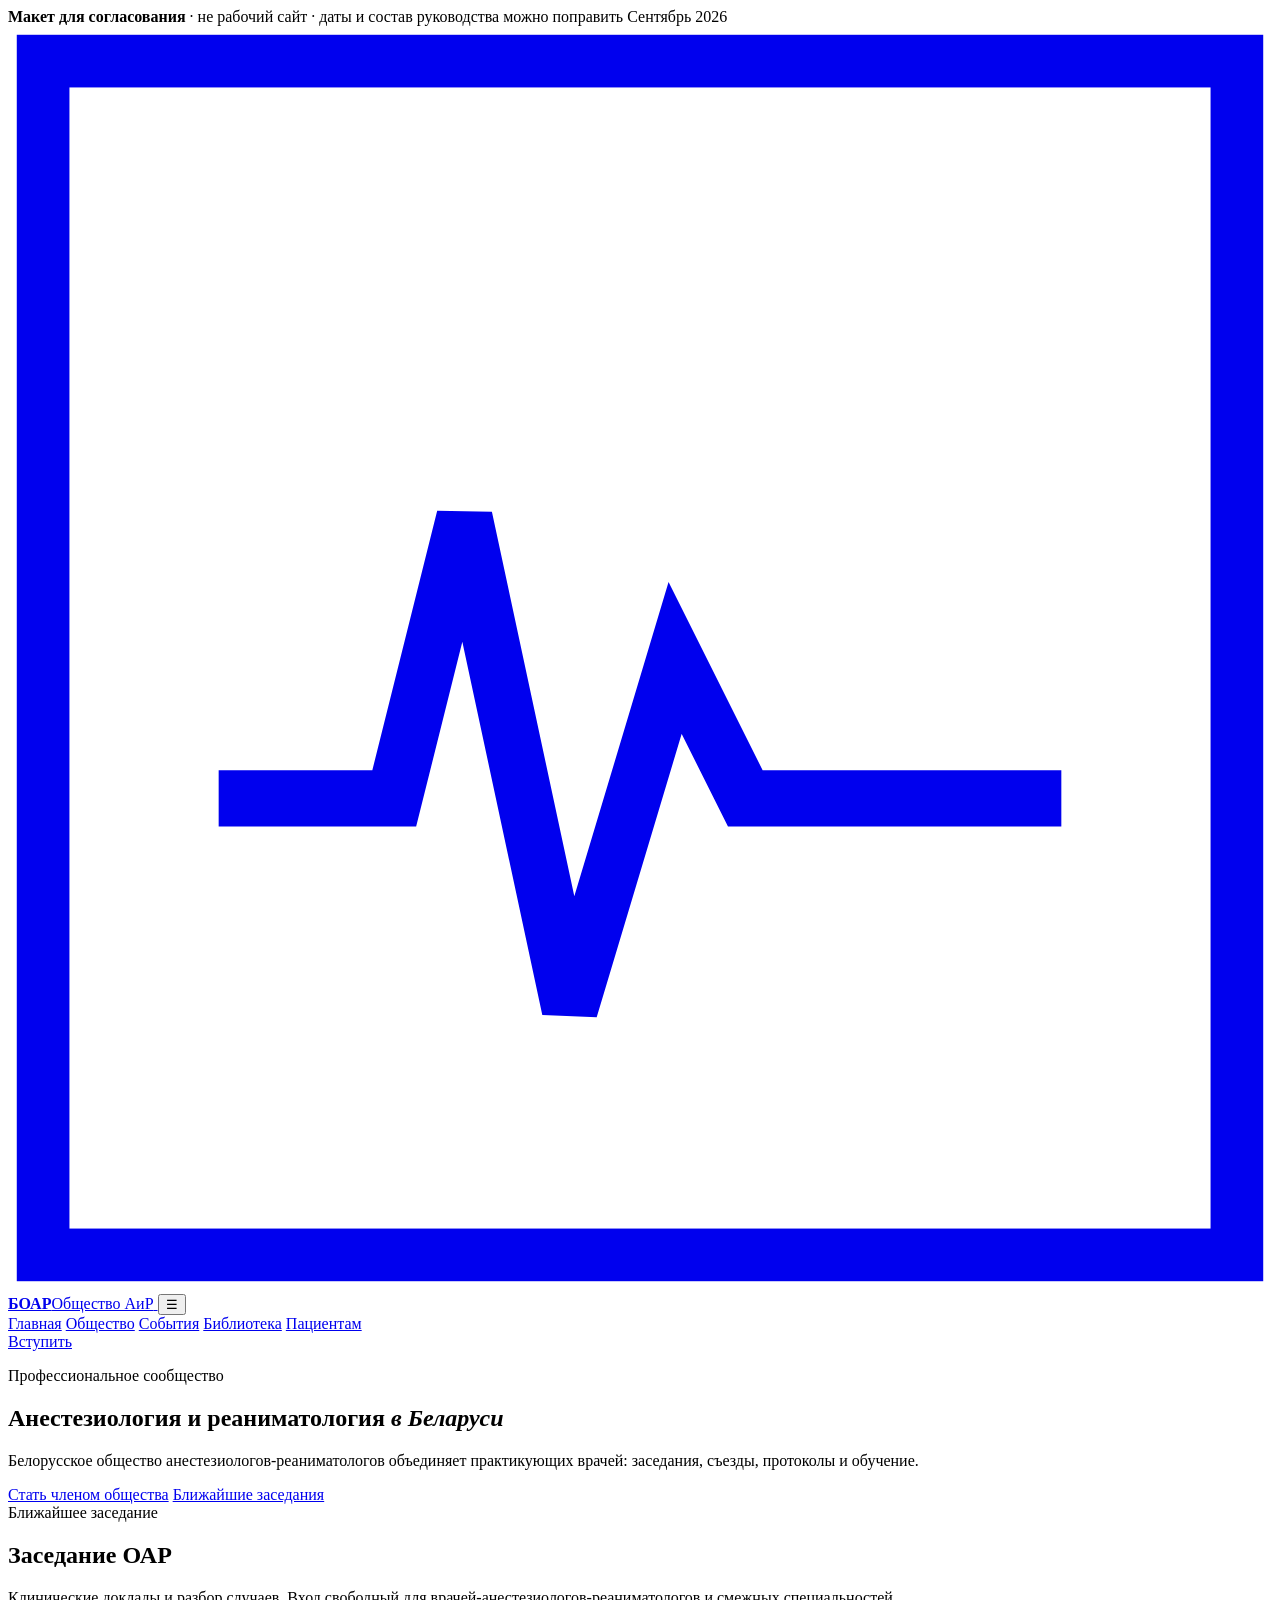
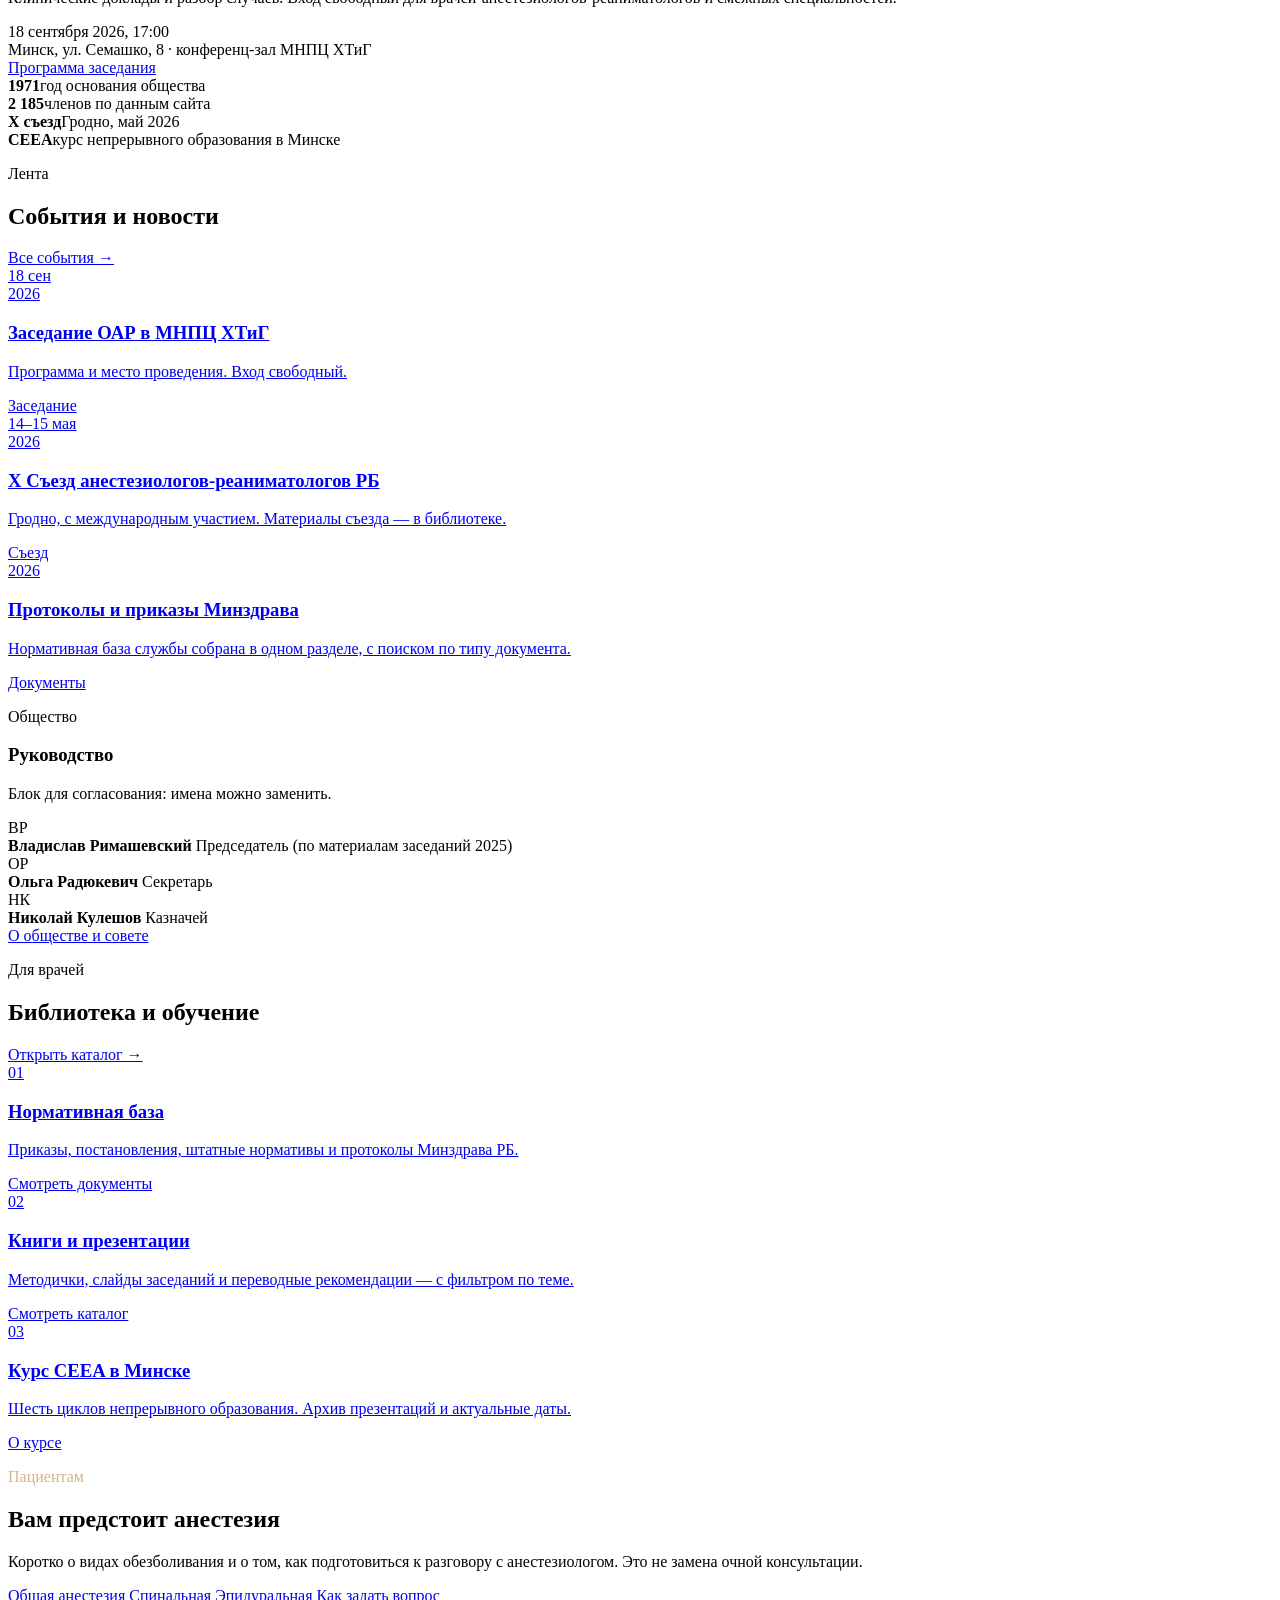
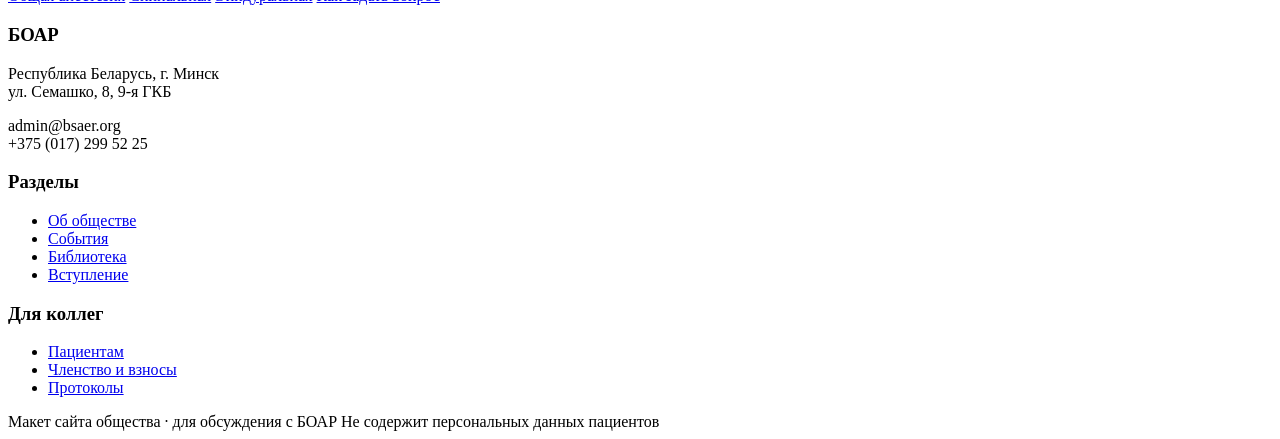
==== index.html @ a4c4ca64 "Add files via upload" ====
<!DOCTYPE html>
<html lang="ru">
<head>
  <meta charset="UTF-8" />
  <meta name="viewport" content="width=device-width, initial-scale=1" />
  <title>БОАР — Белорусское общество анестезиологов-реаниматологов</title>
  <link rel="preconnect" href="https://fonts.googleapis.com" />
  <link rel="preconnect" href="https://fonts.gstatic.com" crossorigin />
  <link href="https://fonts.googleapis.com/css2?family=Literata:ital,opsz,wght@0,7..72,500;0,7..72,600;0,7..72,700;1,7..72,500&family=Manrope:wght@400;500;600;700&display=swap" rel="stylesheet" />
  <link rel="stylesheet" href="css/styles.css" />
</head>
<body>
  <div class="proto">
    <div class="wrap">
      <span><strong>Макет для согласования</strong> · не рабочий сайт · даты и состав руководства можно поправить</span>
      <span>Сентябрь 2026</span>
    </div>
  </div>

  <header class="site-header">
    <div class="wrap header-inner">
      <a class="logo" href="index.html">
        <svg class="logo-mark" viewBox="0 0 36 36" aria-hidden="true">
          <rect x="1" y="1" width="34" height="34" fill="none" stroke="currentColor" stroke-width="1.5"/>
          <path d="M6 22h5l2-8 3 14 3-10 2 4h9" fill="none" stroke="currentColor" stroke-width="1.6"/>
        </svg>
        <span class="logo-text"><b>БОАР</b><span>Общество АиР</span></span>
      </a>
      <button class="menu-toggle" type="button" data-menu aria-expanded="false" aria-label="Меню">☰</button>
      <nav class="primary" aria-label="Основное меню">
        <a href="index.html" aria-current="page">Главная</a>
        <a href="about.html">Общество</a>
        <a href="events.html">События</a>
        <a href="library.html">Библиотека</a>
        <a href="patients.html">Пациентам</a>
      </nav>
      <a class="btn header-cta" href="join.html">Вступить</a>
    </div>
  </header>

  <main>
    <section class="hero">
      <div class="wrap hero-grid">
        <div>
          <p class="eyebrow">Профессиональное сообщество</p>
          <h1>Анестезиология и реаниматология <em>в Беларуси</em></h1>
          <p class="lead">Белорусское общество анестезиологов-реаниматологов объединяет практикующих врачей: заседания, съезды, протоколы и обучение.</p>
          <div class="hero-actions">
            <a class="btn btn-lg" href="join.html">Стать членом общества</a>
            <a class="btn btn-ghost btn-lg" href="events.html">Ближайшие заседания</a>
          </div>
        </div>
        <article class="event-card">
          <div class="kicker">Ближайшее заседание</div>
          <h2>Заседание ОАР</h2>
          <p>Клинические доклады и разбор случаев. Вход свободный для врачей-анестезиологов-реаниматологов и смежных специальностей.</p>
          <div class="event-meta">
            <div>18 сентября 2026, 17:00</div>
            <div>Минск, ул. Семашко, 8 · конференц-зал МНПЦ ХТиГ</div>
          </div>
          <a class="btn" href="events.html">Программа заседания</a>
        </article>
      </div>
    </section>

    <div class="wrap stats">
      <div class="stat"><b>1971</b><span>год основания общества</span></div>
      <div class="stat"><b>2 185</b><span>членов по данным сайта</span></div>
      <div class="stat"><b>X съезд</b><span>Гродно, май 2026</span></div>
      <div class="stat"><b>CEEA</b><span>курс непрерывного образования в Минске</span></div>
    </div>

    <section class="section">
      <div class="wrap split">
        <div>
          <div class="section-head">
            <div>
              <p class="eyebrow">Лента</p>
              <h2>События и новости</h2>
            </div>
            <a href="events.html">Все события →</a>
          </div>

          <a class="news-item" href="events.html">
            <div class="news-date">18 сен<br>2026</div>
            <div>
              <h3>Заседание ОАР в МНПЦ ХТиГ</h3>
              <p>Программа и место проведения. Вход свободный.</p>
            </div>
            <span class="tag">Заседание</span>
          </a>
          <a class="news-item" href="events.html">
            <div class="news-date">14–15 мая<br>2026</div>
            <div>
              <h3>X Съезд анестезиологов-реаниматологов РБ</h3>
              <p>Гродно, с международным участием. Материалы съезда — в библиотеке.</p>
            </div>
            <span class="tag">Съезд</span>
          </a>
          <a class="news-item" href="library.html">
            <div class="news-date">2026</div>
            <div>
              <h3>Протоколы и приказы Минздрава</h3>
              <p>Нормативная база службы собрана в одном разделе, с поиском по типу документа.</p>
            </div>
            <span class="tag">Документы</span>
          </a>
        </div>

        <aside class="side-panel">
          <p class="eyebrow">Общество</p>
          <h3>Руководство</h3>
          <p class="small muted">Блок для согласования: имена можно заменить.</p>
          <div class="person">
            <div class="avatar">ВР</div>
            <div>
              <b>Владислав Римашевский</b>
              <span>Председатель (по материалам заседаний 2025)</span>
            </div>
          </div>
          <div class="person">
            <div class="avatar">ОР</div>
            <div>
              <b>Ольга Радюкевич</b>
              <span>Секретарь</span>
            </div>
          </div>
          <div class="person">
            <div class="avatar">НК</div>
            <div>
              <b>Николай Кулешов</b>
              <span>Казначей</span>
            </div>
          </div>
          <a class="btn btn-ghost" href="about.html" style="margin-top:16px;width:100%">О обществе и совете</a>
        </aside>
      </div>
    </section>

    <section class="section" style="padding-top:0">
      <div class="wrap">
        <div class="section-head">
          <div>
            <p class="eyebrow">Для врачей</p>
            <h2>Библиотека и обучение</h2>
          </div>
          <a href="library.html">Открыть каталог →</a>
        </div>
        <div class="tiles">
          <a class="tile" href="library.html">
            <div class="num">01</div>
            <h3>Нормативная база</h3>
            <p>Приказы, постановления, штатные нормативы и протоколы Минздрава РБ.</p>
            <span class="small">Смотреть документы</span>
          </a>
          <a class="tile" href="library.html">
            <div class="num">02</div>
            <h3>Книги и презентации</h3>
            <p>Методички, слайды заседаний и переводные рекомендации — с фильтром по теме.</p>
            <span class="small">Смотреть каталог</span>
          </a>
          <a class="tile" href="library.html">
            <div class="num">03</div>
            <h3>Курс CEEA в Минске</h3>
            <p>Шесть циклов непрерывного образования. Архив презентаций и актуальные даты.</p>
            <span class="small">О курсе</span>
          </a>
        </div>
      </div>
    </section>

    <section class="patient-band">
      <div class="wrap">
        <p class="eyebrow" style="color:#d4b48a">Пациентам</p>
        <h2>Вам предстоит анестезия</h2>
        <p class="lead">Коротко о видах обезболивания и о том, как подготовиться к разговору с анестезиологом. Это не замена очной консультации.</p>
        <div class="faq-links">
          <a href="patients.html">Общая анестезия</a>
          <a href="patients.html">Спинальная</a>
          <a href="patients.html">Эпидуральная</a>
          <a href="patients.html">Как задать вопрос</a>
        </div>
      </div>
    </section>
  </main>

  <footer class="site-footer">
    <div class="wrap">
      <div class="footer-grid">
        <div>
          <h3>БОАР</h3>
          <p>Республика Беларусь, г. Минск<br>ул. Семашко, 8, 9-я ГКБ</p>
          <p>admin@bsaer.org<br>+375 (017) 299 52 25</p>
        </div>
        <div>
          <h3>Разделы</h3>
          <ul>
            <li><a href="about.html">Об обществе</a></li>
            <li><a href="events.html">События</a></li>
            <li><a href="library.html">Библиотека</a></li>
            <li><a href="join.html">Вступление</a></li>
          </ul>
        </div>
        <div>
          <h3>Для коллег</h3>
          <ul>
            <li><a href="patients.html">Пациентам</a></li>
            <li><a href="join.html">Членство и взносы</a></li>
            <li><a href="library.html">Протоколы</a></li>
          </ul>
        </div>
      </div>
      <div class="copyright">
        <span>Макет сайта общества · для обсуждения с БОАР</span>
        <span>Не содержит персональных данных пациентов</span>
      </div>
    </div>
  </footer>
  <script src="js/main.js"></script>
</body>
</html>
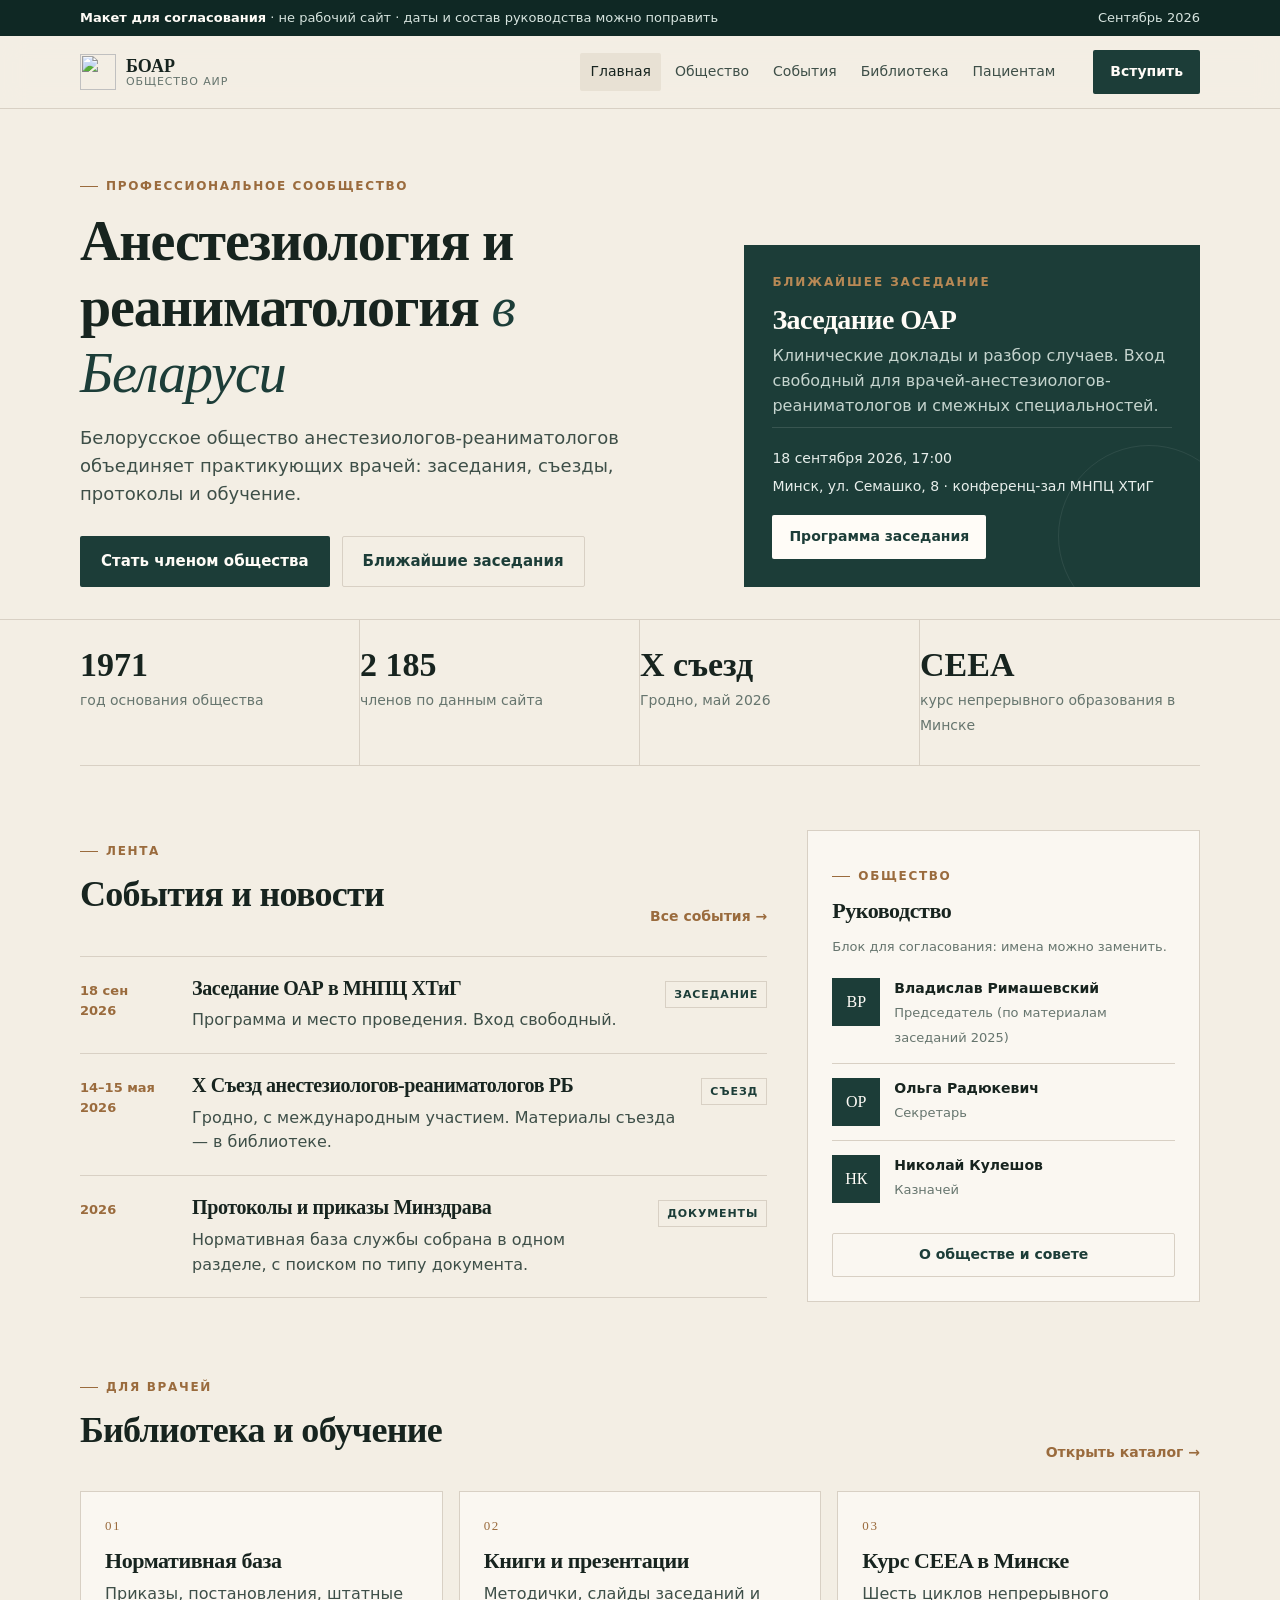
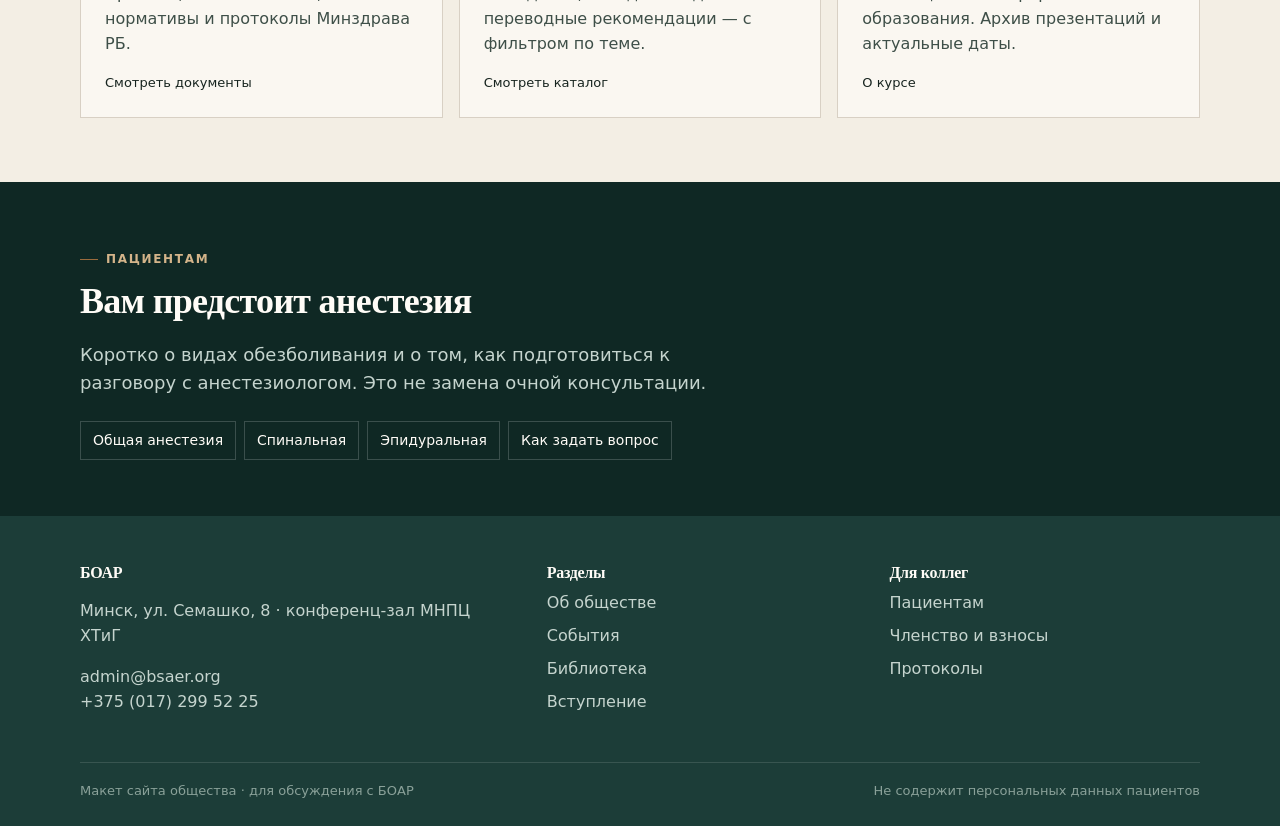
==== commit 2bf38217: "Add files via upload" ====
--- a/index.html
+++ b/index.html
@@ -19,11 +19,8 @@
 
   <header class="site-header">
     <div class="wrap header-inner">
-      <a class="logo" href="index.html">
-        <svg class="logo-mark" viewBox="0 0 36 36" aria-hidden="true">
-          <rect x="1" y="1" width="34" height="34" fill="none" stroke="currentColor" stroke-width="1.5"/>
-          <path d="M6 22h5l2-8 3 14 3-10 2 4h9" fill="none" stroke="currentColor" stroke-width="1.6"/>
-        </svg>
+      <a class="logo" href="index.html" aria-label="БОАР — на главную">
+        <img class="logo-mark" src="img/logo.png?v=2" width="48" height="48" alt="" />
         <span class="logo-text"><b>БОАР</b><span>Общество АиР</span></span>
       </a>
       <button class="menu-toggle" type="button" data-menu aria-expanded="false" aria-label="Меню">☰</button>
@@ -189,7 +186,7 @@
       <div class="footer-grid">
         <div>
           <h3>БОАР</h3>
-          <p>Республика Беларусь, г. Минск<br>ул. Семашко, 8, 9-я ГКБ</p>
+          <p>Минск, ул. Семашко, 8 · конференц-зал МНПЦ ХТиГ</p>
           <p>admin@bsaer.org<br>+375 (017) 299 52 25</p>
         </div>
         <div>
--- a/css/styles.css
+++ b/css/styles.css
@@ -0,0 +1,606 @@
+:root {
+  --ink: #17241f;
+  --ink-soft: #3e4f48;
+  --muted: #66756e;
+  --line: #d8d0c4;
+  --paper: #f3eee4;
+  --paper-2: #e8e1d4;
+  --sheet: #faf7f1;
+  --pine: #1c3d38;
+  --pine-2: #254c46;
+  --pine-3: #0f2824;
+  --copper: #9a6b3d;
+  --copper-2: #b88955;
+  --white: #fffcf7;
+  --danger: #8a3a2a;
+  --ok: #2b5c45;
+  --shadow: 0 1px 0 rgba(23, 36, 31, 0.04);
+  --header-h: 72px;
+  --max: 1120px;
+}
+
+* { box-sizing: border-box; }
+html { scroll-behavior: smooth; }
+body {
+  margin: 0;
+  color: var(--ink);
+  background: var(--paper);
+  font-family: "Manrope", system-ui, sans-serif;
+  font-size: 16px;
+  line-height: 1.55;
+  -webkit-font-smoothing: antialiased;
+}
+
+img { max-width: 100%; display: block; }
+a { color: inherit; text-decoration: none; }
+button, input, select, textarea { font: inherit; color: inherit; }
+
+.wrap {
+  width: min(var(--max), calc(100% - 40px));
+  margin-inline: auto;
+}
+
+.eyebrow {
+  display: inline-flex;
+  align-items: center;
+  gap: 8px;
+  font-size: 12px;
+  font-weight: 600;
+  letter-spacing: 0.14em;
+  text-transform: uppercase;
+  color: var(--copper);
+}
+
+.eyebrow::before {
+  content: "";
+  width: 18px;
+  height: 1px;
+  background: var(--copper);
+}
+
+h1, h2, h3, .serif {
+  font-family: "Literata", "Iwan Reschniev", Georgia, serif;
+  font-optical-sizing: auto;
+  font-weight: 600;
+  letter-spacing: -0.02em;
+  line-height: 1.18;
+}
+
+h1 { font-size: clamp(36px, 5vw, 56px); margin: 0 0 16px; }
+h2 { font-size: clamp(28px, 3vw, 36px); margin: 0 0 12px; }
+h3 { font-size: 22px; margin: 0 0 8px; }
+
+.lead {
+  font-size: 18px;
+  color: var(--ink-soft);
+  max-width: 42rem;
+}
+
+.muted { color: var(--muted); }
+.small { font-size: 13px; }
+
+/* Prototype bar */
+.proto {
+  background: var(--pine-3);
+  color: #d7e4df;
+  font-size: 13px;
+}
+.proto .wrap {
+  display: flex;
+  justify-content: space-between;
+  gap: 16px;
+  align-items: center;
+  padding: 8px 0;
+}
+.proto strong { color: var(--white); font-weight: 600; }
+
+/* Header */
+.site-header {
+  position: sticky;
+  top: 0;
+  z-index: 20;
+  background: rgba(243, 238, 228, 0.92);
+  backdrop-filter: blur(12px);
+  border-bottom: 1px solid var(--line);
+}
+.header-inner {
+  display: flex;
+  align-items: center;
+  gap: 28px;
+  height: var(--header-h);
+}
+.logo {
+  display: flex;
+  align-items: center;
+  gap: 10px;
+  flex: none;
+}
+.logo-mark {
+  width: 36px;
+  height: 36px;
+  color: var(--pine);
+}
+.logo-text {
+  display: flex;
+  flex-direction: column;
+  line-height: 1.05;
+}
+.logo-text b {
+  font-family: "Literata", Georgia, serif;
+  font-size: 18px;
+  font-weight: 700;
+}
+.logo-text span {
+  font-size: 11px;
+  letter-spacing: 0.08em;
+  text-transform: uppercase;
+  color: var(--muted);
+}
+
+nav.primary {
+  display: flex;
+  gap: 4px;
+  margin-left: auto;
+}
+nav.primary a {
+  padding: 8px 10px;
+  font-size: 14px;
+  font-weight: 500;
+  color: var(--ink-soft);
+  border-radius: 2px;
+}
+nav.primary a:hover,
+nav.primary a[aria-current="page"] {
+  color: var(--ink);
+  background: var(--paper-2);
+}
+
+.btn {
+  display: inline-flex;
+  align-items: center;
+  justify-content: center;
+  gap: 8px;
+  padding: 10px 16px;
+  border: 1px solid transparent;
+  border-radius: 2px;
+  font-size: 14px;
+  font-weight: 600;
+  cursor: pointer;
+  background: var(--pine);
+  color: var(--white);
+}
+.btn:hover { background: var(--pine-2); }
+.btn-ghost {
+  background: transparent;
+  color: var(--pine);
+  border-color: var(--line);
+}
+.btn-ghost:hover { background: var(--paper-2); }
+.btn-copper {
+  background: var(--copper);
+  color: var(--white);
+}
+.btn-copper:hover { background: #865c32; }
+.btn-lg { padding: 13px 20px; font-size: 15px; }
+
+.menu-toggle {
+  display: none;
+  margin-left: auto;
+  width: 42px;
+  height: 42px;
+  border: 1px solid var(--line);
+  background: transparent;
+  border-radius: 2px;
+}
+
+/* Hero */
+.hero {
+  padding: 56px 0 32px;
+  border-bottom: 1px solid var(--line);
+}
+.hero-grid {
+  display: grid;
+  grid-template-columns: 1.15fr 0.85fr;
+  gap: 48px;
+  align-items: end;
+}
+.hero h1 em {
+  font-style: italic;
+  font-weight: 500;
+  color: var(--pine);
+}
+.hero-actions { display: flex; gap: 12px; flex-wrap: wrap; margin-top: 28px; }
+
+.event-card {
+  background: var(--pine);
+  color: #e7eeeb;
+  padding: 28px;
+  min-height: 280px;
+  display: flex;
+  flex-direction: column;
+  position: relative;
+  overflow: hidden;
+}
+.event-card::after {
+  content: "";
+  position: absolute;
+  right: -40px;
+  bottom: -40px;
+  width: 180px;
+  height: 180px;
+  border: 1px solid rgba(255,255,255,0.08);
+  border-radius: 50%;
+}
+.event-card .kicker {
+  font-size: 12px;
+  letter-spacing: 0.16em;
+  text-transform: uppercase;
+  color: var(--copper-2);
+  font-weight: 600;
+}
+.event-card h2 {
+  color: var(--white);
+  font-size: 28px;
+  margin: 12px 0 8px;
+}
+.event-card p { margin: 0 0 8px; color: #c5d4ce; }
+.event-meta {
+  margin-top: auto;
+  padding-top: 20px;
+  display: grid;
+  gap: 6px;
+  font-size: 14px;
+  border-top: 1px solid rgba(255,255,255,0.12);
+}
+.event-card .btn { margin-top: 18px; align-self: start; background: var(--white); color: var(--pine); }
+
+/* Stats */
+.stats {
+  display: grid;
+  grid-template-columns: repeat(4, 1fr);
+  border-bottom: 1px solid var(--line);
+}
+.stat {
+  padding: 28px 8px 28px 0;
+  border-right: 1px solid var(--line);
+}
+.stat:last-child { border-right: 0; padding-right: 0; }
+.stat b {
+  display: block;
+  font-family: "Literata", Georgia, serif;
+  font-size: 34px;
+  font-weight: 600;
+  line-height: 1;
+  margin-bottom: 6px;
+}
+.stat span { color: var(--muted); font-size: 14px; }
+
+/* Sections */
+.section { padding: 64px 0; }
+.section-head {
+  display: flex;
+  justify-content: space-between;
+  align-items: end;
+  gap: 24px;
+  margin-bottom: 28px;
+}
+.section-head a { color: var(--copper); font-weight: 600; font-size: 14px; }
+
+.split {
+  display: grid;
+  grid-template-columns: 1.4fr 0.8fr;
+  gap: 40px;
+}
+
+/* News list */
+.news-item {
+  display: grid;
+  grid-template-columns: 92px 1fr auto;
+  gap: 20px;
+  align-items: start;
+  padding: 20px 0;
+  border-top: 1px solid var(--line);
+}
+.news-item:last-child { border-bottom: 1px solid var(--line); }
+.news-date {
+  font-variant-numeric: tabular-nums;
+  color: var(--copper);
+  font-weight: 600;
+  font-size: 13px;
+  padding-top: 4px;
+}
+.news-item h3 { font-size: 20px; }
+.news-item p { margin: 4px 0 0; color: var(--ink-soft); }
+.tag {
+  display: inline-block;
+  font-size: 11px;
+  font-weight: 600;
+  letter-spacing: 0.08em;
+  text-transform: uppercase;
+  color: var(--pine);
+  border: 1px solid var(--line);
+  padding: 4px 8px;
+  margin-top: 4px;
+}
+
+/* Side panel */
+.side-panel {
+  background: var(--sheet);
+  border: 1px solid var(--line);
+  padding: 24px;
+}
+.person {
+  display: flex;
+  gap: 14px;
+  padding: 14px 0;
+  border-top: 1px solid var(--line);
+}
+.person:first-of-type { border-top: 0; padding-top: 8px; }
+.avatar {
+  width: 48px;
+  height: 48px;
+  flex: none;
+  background: var(--pine);
+  color: var(--white);
+  display: grid;
+  place-items: center;
+  font-family: "Literata", Georgia, serif;
+  font-size: 16px;
+}
+.person b { display: block; font-size: 14px; }
+.person span { font-size: 13px; color: var(--muted); }
+
+/* Resource tiles */
+.tiles {
+  display: grid;
+  grid-template-columns: repeat(3, 1fr);
+  gap: 16px;
+}
+.tile {
+  background: var(--sheet);
+  border: 1px solid var(--line);
+  padding: 24px;
+  min-height: 180px;
+  display: flex;
+  flex-direction: column;
+}
+.tile:hover { border-color: var(--pine); }
+.tile h3 { margin-top: 12px; }
+.tile p { color: var(--ink-soft); margin: 0 0 16px; flex: 1; }
+.tile .num {
+  font-family: "Literata", Georgia, serif;
+  color: var(--copper);
+  font-size: 13px;
+  letter-spacing: 0.12em;
+}
+
+/* Patient band */
+.patient-band {
+  background: var(--pine-3);
+  color: #dbe7e2;
+  padding: 56px 0;
+}
+.patient-band h2 { color: var(--white); }
+.patient-band .lead { color: #c5d4ce; }
+.faq-links {
+  display: flex;
+  flex-wrap: wrap;
+  gap: 8px;
+  margin-top: 24px;
+}
+.faq-links a {
+  border: 1px solid rgba(255,255,255,0.18);
+  padding: 8px 12px;
+  font-size: 14px;
+  color: var(--white);
+}
+.faq-links a:hover { background: rgba(255,255,255,0.06); }
+
+/* Footer */
+.site-footer {
+  background: var(--pine);
+  color: #c5d4ce;
+  padding: 48px 0 24px;
+}
+.footer-grid {
+  display: grid;
+  grid-template-columns: 1.4fr 1fr 1fr;
+  gap: 32px;
+  padding-bottom: 32px;
+  border-bottom: 1px solid rgba(255,255,255,0.12);
+}
+.site-footer h3 { color: var(--white); font-size: 16px; }
+.site-footer a { color: #c5d4ce; }
+.site-footer a:hover { color: var(--white); }
+.site-footer ul { list-style: none; margin: 0; padding: 0; }
+.site-footer li { margin: 8px 0; }
+.copyright {
+  display: flex;
+  justify-content: space-between;
+  gap: 16px;
+  padding-top: 18px;
+  font-size: 13px;
+  color: #8aa199;
+}
+
+/* Inner pages */
+.page-hero {
+  padding: 48px 0 32px;
+  border-bottom: 1px solid var(--line);
+}
+.crumbs {
+  font-size: 13px;
+  color: var(--muted);
+  margin-bottom: 16px;
+}
+.crumbs a:hover { color: var(--ink); }
+
+.filters {
+  display: flex;
+  flex-wrap: wrap;
+  gap: 8px;
+  margin: 8px 0 28px;
+}
+.filter {
+  border: 1px solid var(--line);
+  background: transparent;
+  padding: 8px 12px;
+  font-size: 13px;
+  font-weight: 600;
+  cursor: pointer;
+  color: var(--ink-soft);
+}
+.filter.is-on,
+.filter:hover {
+  background: var(--pine);
+  color: var(--white);
+  border-color: var(--pine);
+}
+
+.doc-row {
+  display: grid;
+  grid-template-columns: 1fr 140px 90px 110px;
+  gap: 16px;
+  align-items: center;
+  padding: 16px 0;
+  border-top: 1px solid var(--line);
+}
+.doc-row[hidden] { display: none; }
+.doc-row strong { display: block; }
+.doc-row span { font-size: 13px; color: var(--muted); }
+
+.form {
+  background: var(--sheet);
+  border: 1px solid var(--line);
+  padding: 28px;
+  display: grid;
+  gap: 14px;
+}
+label { display: grid; gap: 6px; font-size: 14px; font-weight: 600; }
+input, select, textarea {
+  background: var(--white);
+  border: 1px solid var(--line);
+  padding: 10px 12px;
+  border-radius: 2px;
+}
+textarea { min-height: 110px; resize: vertical; }
+.form-row { display: grid; grid-template-columns: 1fr 1fr; gap: 14px; }
+.note {
+  font-size: 13px;
+  color: var(--muted);
+  font-weight: 400;
+}
+.check {
+  display: flex;
+  gap: 10px;
+  align-items: start;
+  font-weight: 400;
+  font-size: 14px;
+  color: var(--ink-soft);
+}
+.check input { margin-top: 3px; }
+
+.steps {
+  display: grid;
+  gap: 18px;
+}
+.step {
+  display: grid;
+  grid-template-columns: 40px 1fr;
+  gap: 14px;
+}
+.step i {
+  width: 40px;
+  height: 40px;
+  display: grid;
+  place-items: center;
+  border: 1px solid var(--line);
+  font-family: "Literata", Georgia, serif;
+  font-style: normal;
+}
+
+.accordion details {
+  border-top: 1px solid var(--line);
+}
+.accordion details:last-child { border-bottom: 1px solid var(--line); }
+.accordion summary {
+  cursor: pointer;
+  padding: 16px 0;
+  font-weight: 600;
+  list-style: none;
+}
+.accordion summary::-webkit-details-marker { display: none; }
+.accordion details p {
+  margin: 0 0 16px;
+  color: var(--ink-soft);
+}
+
+.warn {
+  border-left: 3px solid var(--copper);
+  padding: 12px 16px;
+  background: var(--paper-2);
+  font-size: 14px;
+  color: var(--ink-soft);
+}
+
+.two {
+  display: grid;
+  grid-template-columns: 1fr 1fr;
+  gap: 40px;
+  align-items: start;
+}
+
+.calendar {
+  display: grid;
+  gap: 16px;
+}
+.cal-item {
+  display: grid;
+  grid-template-columns: 88px 1fr;
+  gap: 20px;
+  background: var(--sheet);
+  border: 1px solid var(--line);
+  padding: 18px 20px;
+}
+.cal-day {
+  text-align: center;
+  border-right: 1px solid var(--line);
+  padding-right: 16px;
+}
+.cal-day b {
+  display: block;
+  font-family: "Literata", Georgia, serif;
+  font-size: 32px;
+  line-height: 1;
+}
+.cal-day span {
+  font-size: 12px;
+  letter-spacing: 0.08em;
+  text-transform: uppercase;
+  color: var(--muted);
+}
+
+@media (max-width: 860px) {
+  .wrap { width: min(var(--max), calc(100% - 28px)); }
+  .menu-toggle { display: grid; place-items: center; margin-left: 8px; }
+  nav.primary { display: none; }
+  .header-cta { padding: 8px 12px; font-size: 13px; margin-left: auto; }
+  nav.primary.is-open {
+    display: flex;
+    flex-direction: column;
+    position: absolute;
+    left: 0; right: 0; top: 100%;
+    background: var(--paper);
+    border-bottom: 1px solid var(--line);
+    padding: 12px 14px 16px;
+  }
+  .hero-grid, .split, .stats, .tiles, .footer-grid, .two, .form-row, .doc-row {
+    grid-template-columns: 1fr;
+  }
+  .stat { border-right: 0; border-bottom: 1px solid var(--line); }
+  .stat:last-child { border-bottom: 0; }
+  .news-item { grid-template-columns: 80px 1fr; }
+  .news-item .tag { grid-column: 2; }
+  .hero { padding-top: 32px; }
+  .header-inner { gap: 12px; }
+}
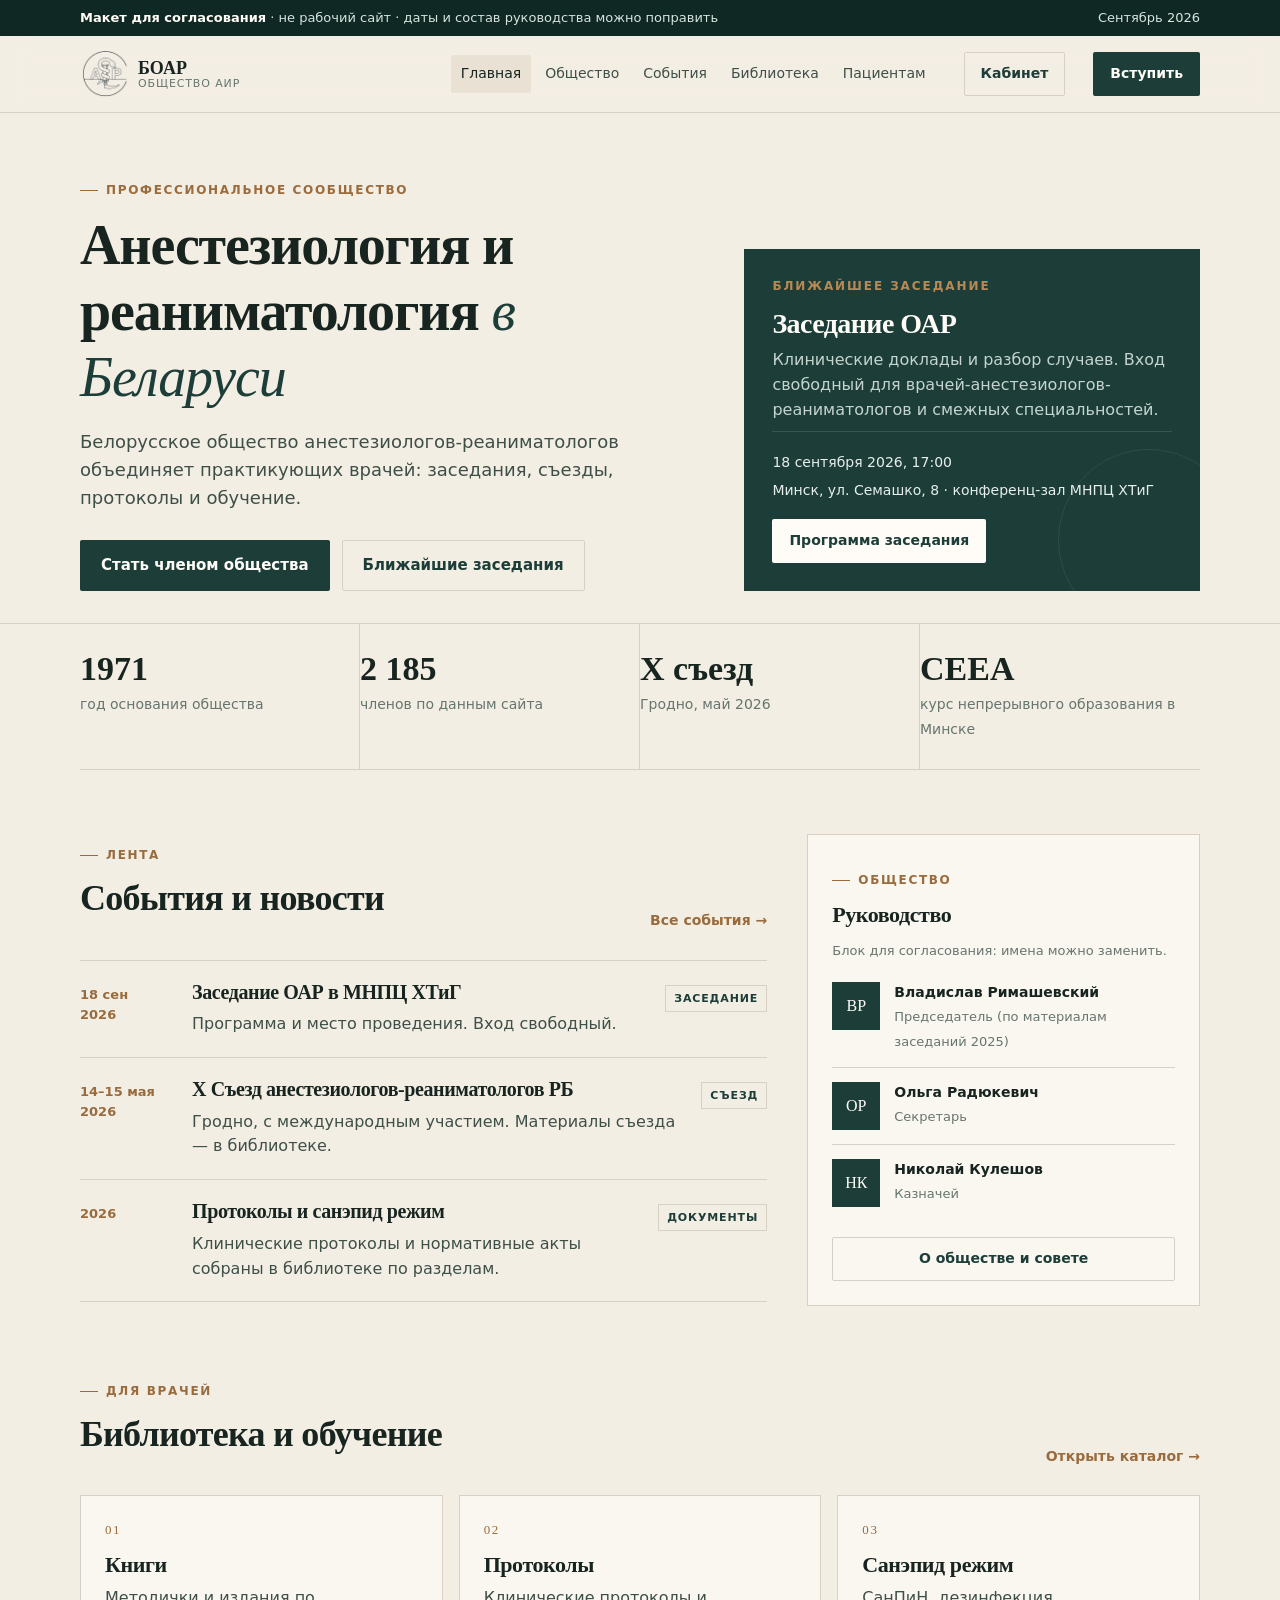
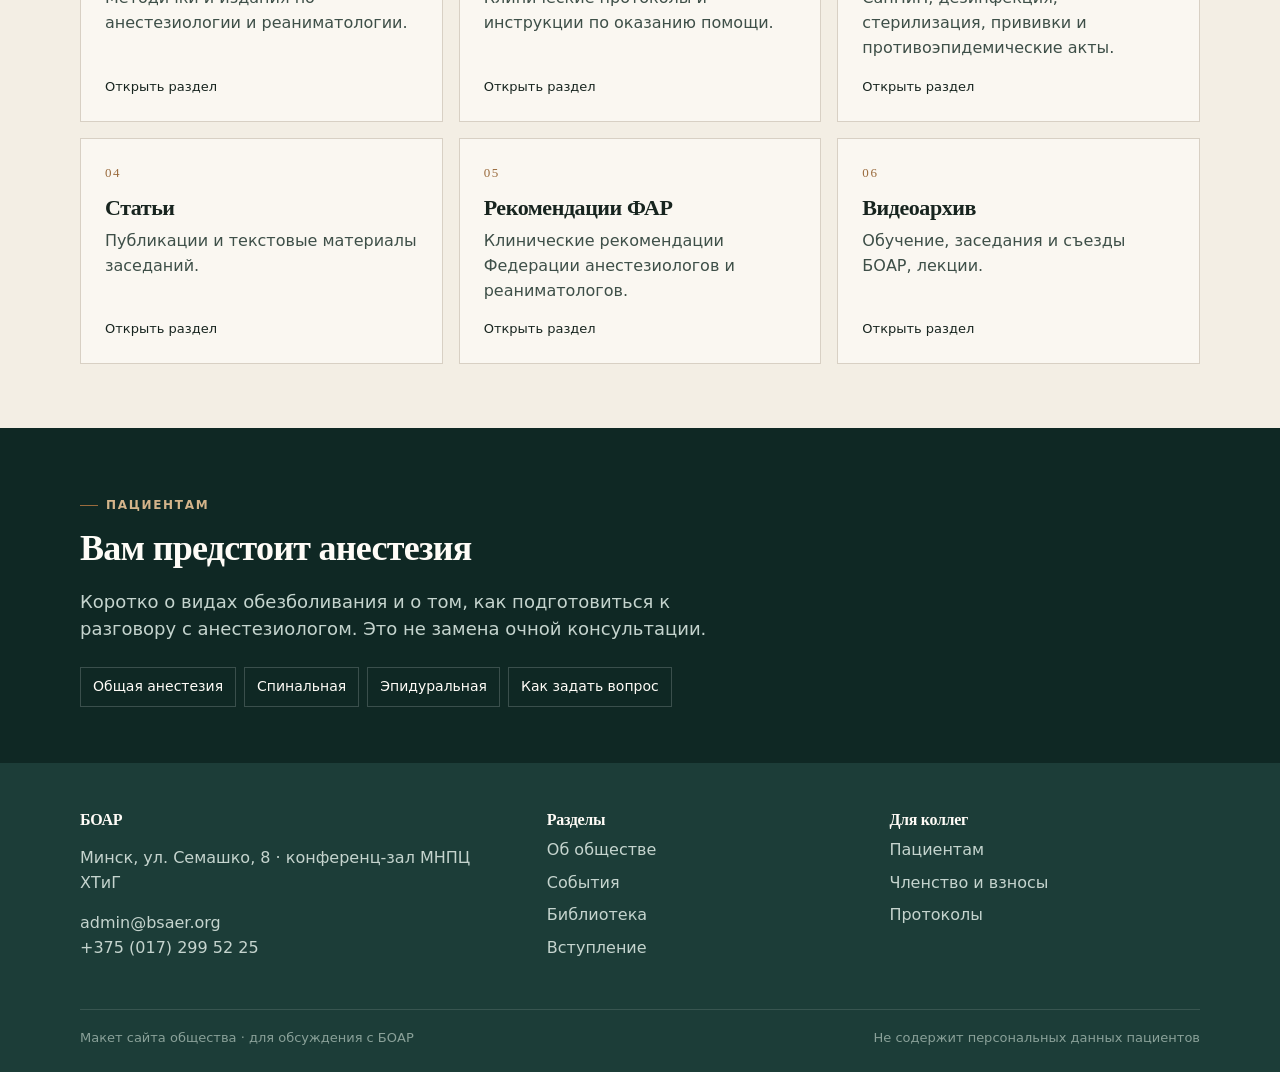
==== commit d51bfb6e: "Add files via upload" ====
--- a/index.html
+++ b/index.html
@@ -31,6 +31,7 @@
         <a href="library.html">Библиотека</a>
         <a href="patients.html">Пациентам</a>
       </nav>
+      <a class="btn btn-ghost header-cta" href="/cabinet">Кабинет</a>
       <a class="btn header-cta" href="join.html">Вступить</a>
     </div>
   </header>
@@ -94,11 +95,11 @@
             </div>
             <span class="tag">Съезд</span>
           </a>
-          <a class="news-item" href="library.html">
+          <a class="news-item" href="library.html#protocols">
             <div class="news-date">2026</div>
             <div>
-              <h3>Протоколы и приказы Минздрава</h3>
-              <p>Нормативная база службы собрана в одном разделе, с поиском по типу документа.</p>
+              <h3>Протоколы и санэпид режим</h3>
+              <p>Клинические протоколы и нормативные акты собраны в библиотеке по разделам.</p>
             </div>
             <span class="tag">Документы</span>
           </a>
@@ -143,24 +144,42 @@
           </div>
           <a href="library.html">Открыть каталог →</a>
         </div>
-        <div class="tiles">
-          <a class="tile" href="library.html">
+        <div class="tiles tiles-6">
+          <a class="tile" href="library.html#books">
             <div class="num">01</div>
-            <h3>Нормативная база</h3>
-            <p>Приказы, постановления, штатные нормативы и протоколы Минздрава РБ.</p>
-            <span class="small">Смотреть документы</span>
-          </a>
-          <a class="tile" href="library.html">
+            <h3>Книги</h3>
+            <p>Методички и издания по анестезиологии и реаниматологии.</p>
+            <span class="small">Открыть раздел</span>
+          </a>
+          <a class="tile" href="library.html#protocols">
             <div class="num">02</div>
-            <h3>Книги и презентации</h3>
-            <p>Методички, слайды заседаний и переводные рекомендации — с фильтром по теме.</p>
-            <span class="small">Смотреть каталог</span>
-          </a>
-          <a class="tile" href="library.html">
+            <h3>Протоколы</h3>
+            <p>Клинические протоколы и инструкции по оказанию помощи.</p>
+            <span class="small">Открыть раздел</span>
+          </a>
+          <a class="tile" href="library.html#sanepid">
             <div class="num">03</div>
-            <h3>Курс CEEA в Минске</h3>
-            <p>Шесть циклов непрерывного образования. Архив презентаций и актуальные даты.</p>
-            <span class="small">О курсе</span>
+            <h3>Санэпид режим</h3>
+            <p>СанПиН, дезинфекция, стерилизация, прививки и противоэпидемические акты.</p>
+            <span class="small">Открыть раздел</span>
+          </a>
+          <a class="tile" href="library.html#articles">
+            <div class="num">04</div>
+            <h3>Статьи</h3>
+            <p>Публикации и текстовые материалы заседаний.</p>
+            <span class="small">Открыть раздел</span>
+          </a>
+          <a class="tile" href="library.html#far">
+            <div class="num">05</div>
+            <h3>Рекомендации ФАР</h3>
+            <p>Клинические рекомендации Федерации анестезиологов и реаниматологов.</p>
+            <span class="small">Открыть раздел</span>
+          </a>
+          <a class="tile" href="library.html#video">
+            <div class="num">06</div>
+            <h3>Видеоархив</h3>
+            <p>Обучение, заседания и съезды БОАР, лекции.</p>
+            <span class="small">Открыть раздел</span>
           </a>
         </div>
       </div>
--- a/css/styles.css
+++ b/css/styles.css
@@ -15,7 +15,7 @@
   --danger: #8a3a2a;
   --ok: #2b5c45;
   --shadow: 0 1px 0 rgba(23, 36, 31, 0.04);
-  --header-h: 72px;
+  --header-h: 76px;
   --max: 1120px;
 }
 
@@ -107,7 +107,8 @@
   display: flex;
   align-items: center;
   gap: 28px;
-  height: var(--header-h);
+  min-height: var(--header-h);
+  padding: 10px 0;
 }
 .logo {
   display: flex;
@@ -116,9 +117,11 @@
   flex: none;
 }
 .logo-mark {
-  width: 36px;
-  height: 36px;
-  color: var(--pine);
+  width: 48px;
+  height: 48px;
+  object-fit: contain;
+  flex: none;
+  background: transparent;
 }
 .logo-text {
   display: flex;
